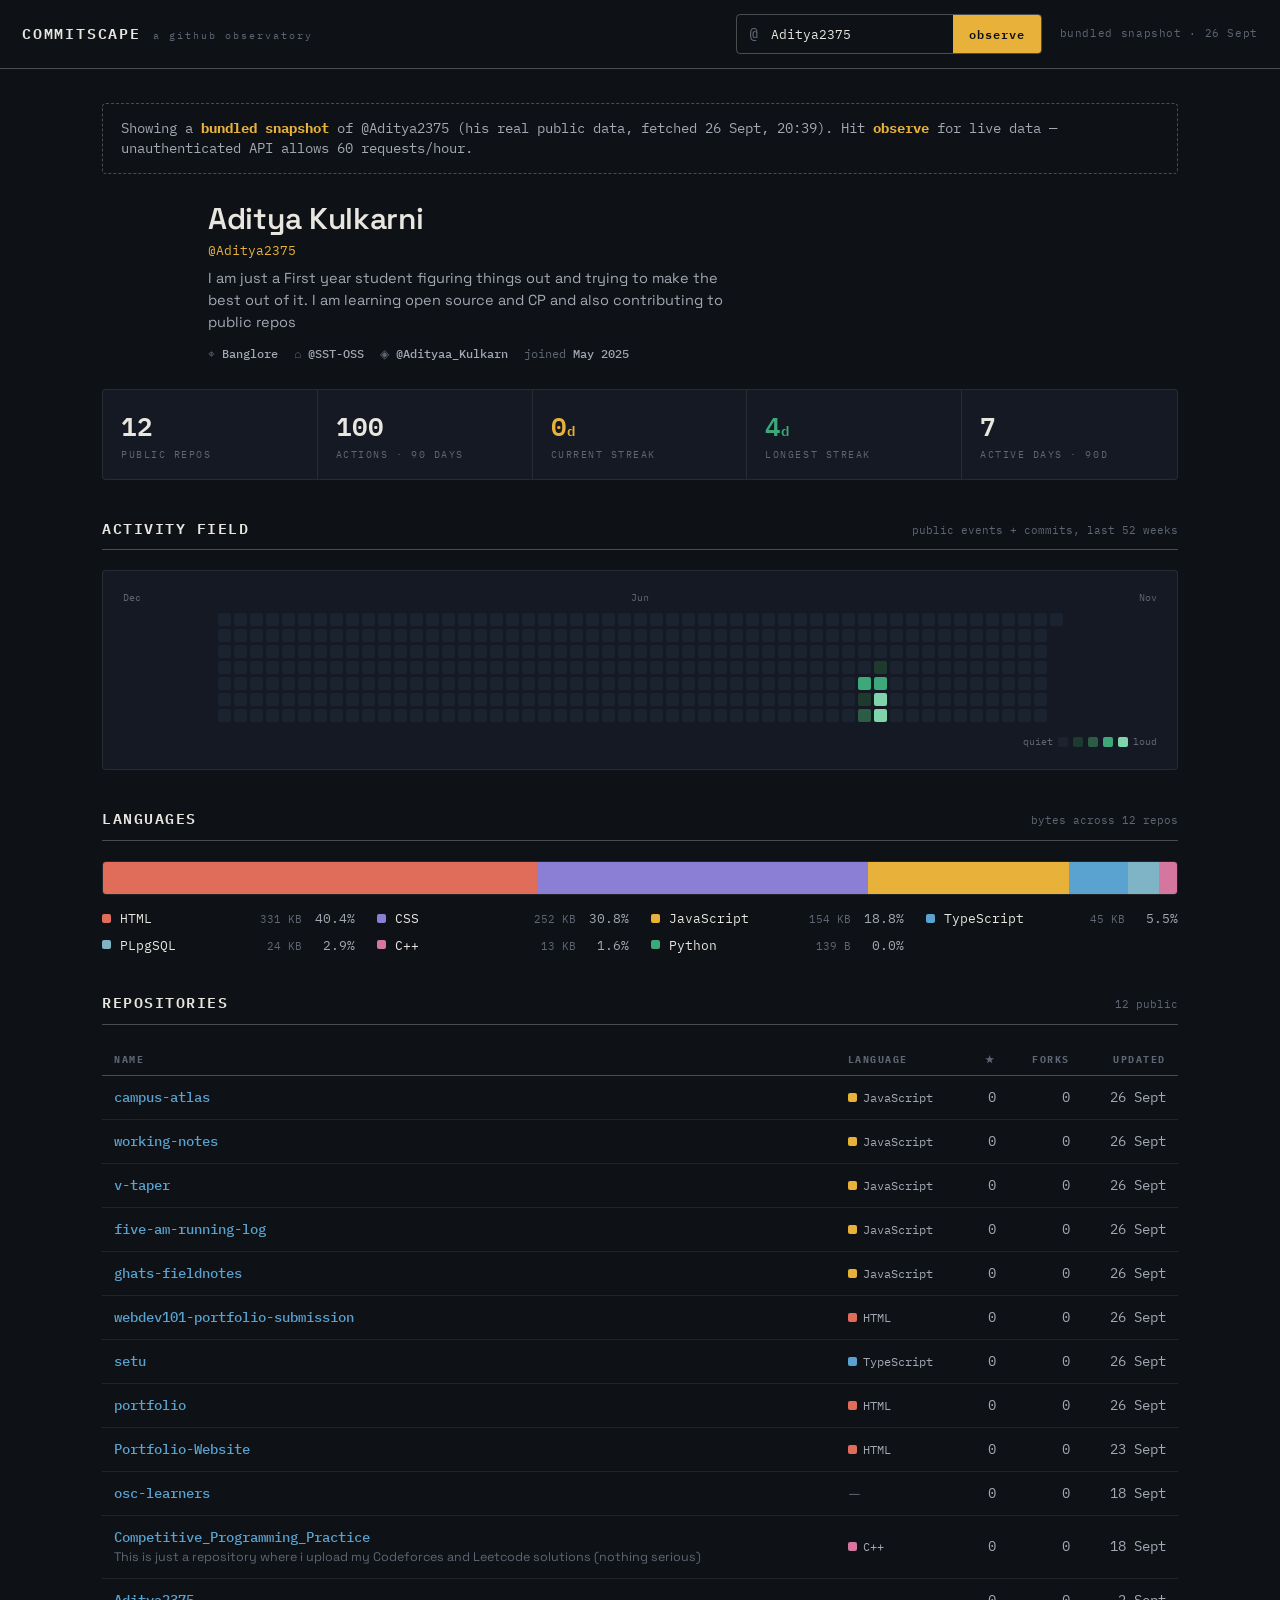
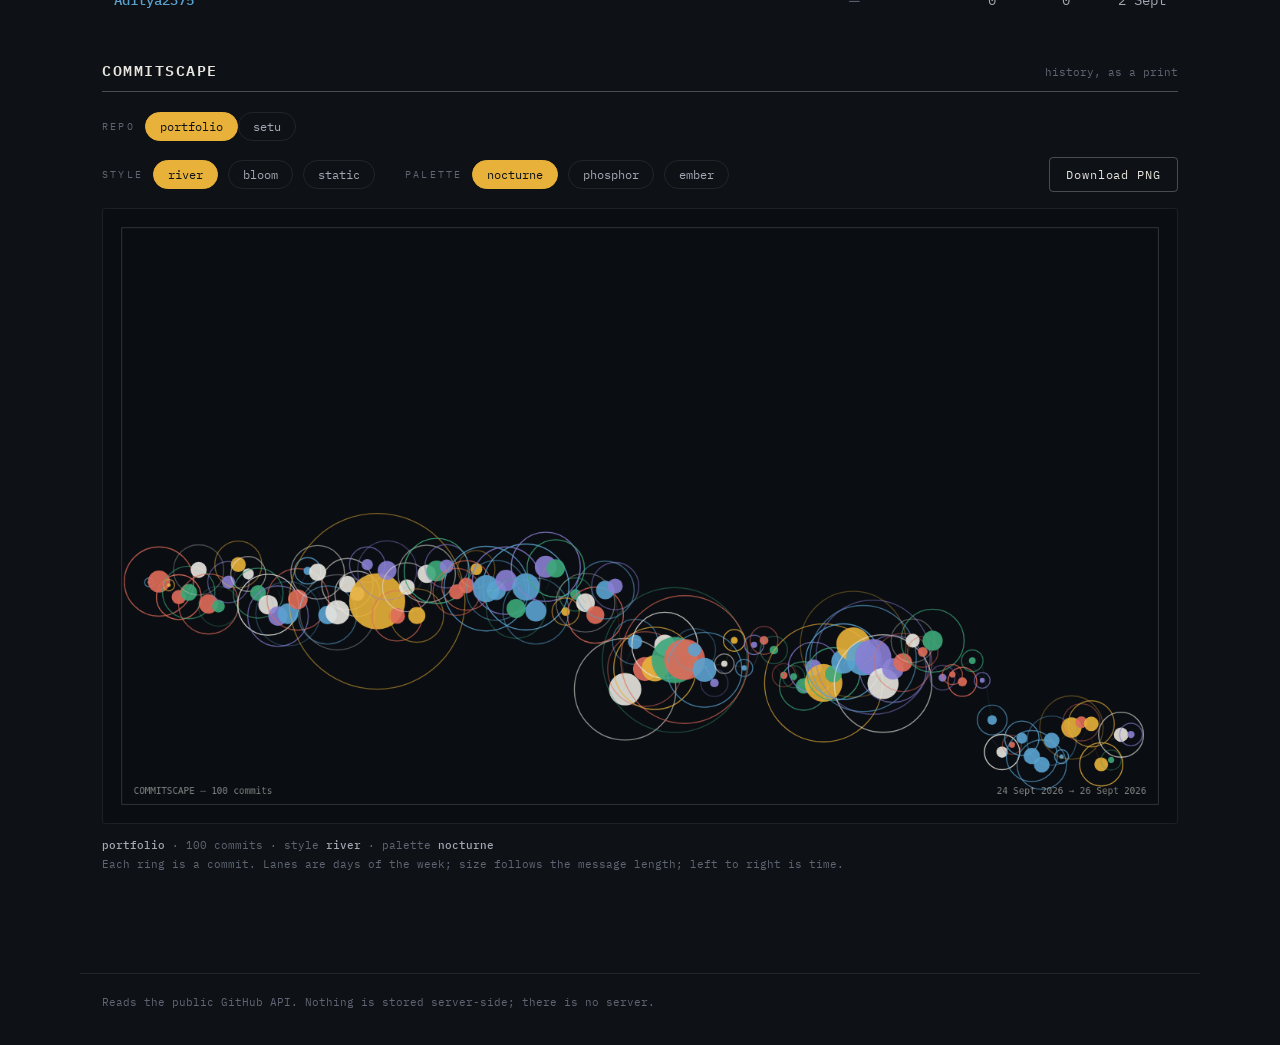
==== index.html @ d45a8955 "COMMITSCAPE v1: GitHub observatory with activity field, languages, streaks, commit-as-art prints" ====
<!DOCTYPE html>
<html lang="en">
<head>
<meta charset="UTF-8">
<meta name="viewport" content="width=device-width, initial-scale=1.0">
<title>Commitscape — a GitHub observatory</title>
<meta name="description" content="Point it at any GitHub handle. Languages, activity, streaks — and your commit history rendered as art.">
<link rel="preconnect" href="https://fonts.googleapis.com">
<link rel="preconnect" href="https://fonts.gstatic.com" crossorigin>
<link href="https://fonts.googleapis.com/css2?family=Space+Grotesk:wght@400;500;600;700&family=IBM+Plex+Mono:ital,wght@0,400;0,500;0,600;1,400&display=swap" rel="stylesheet">
<link rel="stylesheet" href="styles.css">
<link rel="icon" href="data:image/svg+xml,<svg xmlns='http://www.w3.org/2000/svg' viewBox='0 0 100 100'><rect x='15' y='15' width='30' height='30' fill='%23e8b23a'/><rect x='55' y='55' width='30' height='30' fill='%233da87a'/></svg>">
</head>
<body>
<header class="topbar">
  <span class="brand">COMMITSCAPE<span class="brand-sub">a github observatory</span></span>
  <form id="user-form" class="user-form">
    <span class="prompt">@</span>
    <input id="user-input" placeholder="any github handle" autocomplete="off" spellcheck="false">
    <button type="submit" class="go-btn">observe</button>
  </form>
  <span class="data-pill" id="data-pill"></span>
</header>
<main id="app"></main>
<footer class="colophon"><p>Reads the public GitHub API. Nothing is stored server-side; there is no server.</p></footer>
<script src="demo-data.js"></script>
<script src="art.js"></script>
<script src="app.js"></script>
</body>
</html>
---- styles.css ----
/* ————————————————————————————————————————
   COMMITSCAPE — dark observatory. Phosphor
   data on deep space ink. Dense, calm, exact.
———————————————————————————————————————— */
:root {
  --bg: #0e1116;
  --bg-2: #141923;
  --bg-3: #1b2230;
  --ink: #e8e6df;
  --ink-2: #a3a8b3;
  --ink-3: #5f6673;
  --line: rgba(232, 230, 223, 0.09);
  --line-strong: rgba(232, 230, 223, 0.28);
  --amber: #e8b23a;
  --mint: #3da87a;
  --coral: #e06c5a;
  --violet: #8a7fd4;
  --sky: #5aa3d0;
  --sans: "Space Grotesk", sans-serif;
  --mono: "IBM Plex Mono", monospace;
  --ease: cubic-bezier(0.22, 1, 0.36, 1);
  --radius: 4px;
}
* { margin: 0; padding: 0; box-sizing: border-box; }
body { background: var(--bg); color: var(--ink); font-family: var(--sans); font-size: 15.5px; line-height: 1.5; -webkit-font-smoothing: antialiased; }
::selection { background: var(--amber); color: var(--bg); }

.topbar {
  display: flex; align-items: center; gap: 18px; flex-wrap: wrap;
  padding: 14px 22px; border-bottom: 1px solid var(--line-strong);
  position: sticky; top: 0; z-index: 40; background: var(--bg);
}
.brand { font-family: var(--mono); font-weight: 600; letter-spacing: 0.12em; font-size: 15px; display: flex; align-items: baseline; gap: 12px; }
.brand-sub { font-size: 10px; color: var(--ink-3); letter-spacing: 0.2em; font-weight: 400; }
.user-form { display: flex; align-items: center; gap: 0; margin-left: auto; border: 1px solid var(--line-strong); border-radius: var(--radius); overflow: hidden; }
.prompt { font-family: var(--mono); color: var(--ink-3); padding: 0 4px 0 12px; }
#user-input {
  background: transparent; border: none; color: var(--ink);
  font-family: var(--mono); font-size: 13px; padding: 9px 8px; width: 190px;
}
#user-input:focus { outline: none; }
#user-input::placeholder { color: var(--ink-3); }
.go-btn {
  appearance: none; border: none; cursor: pointer;
  background: var(--amber); color: var(--bg);
  font-family: var(--mono); font-size: 12px; font-weight: 600; letter-spacing: 0.08em;
  padding: 9px 16px; transition: background 150ms;
}
.go-btn:hover { background: #f0c35a; }
.data-pill { font-family: var(--mono); font-size: 10.5px; color: var(--ink-3); letter-spacing: 0.06em; }
.data-pill.live { color: var(--mint); }

#app { max-width: 1120px; margin: 0 auto; padding: 34px 22px 100px; animation: viewin 400ms var(--ease); }
@keyframes viewin { from { opacity: 0; transform: translateY(8px); } }

.kicker { font-family: var(--mono); font-size: 10px; letter-spacing: 0.22em; text-transform: uppercase; color: var(--ink-3); }
.section { margin-top: 38px; }
.section-head { display: flex; align-items: baseline; gap: 14px; border-bottom: 1px solid var(--line-strong); padding-bottom: 9px; margin-bottom: 20px; }
.section-title { font-family: var(--mono); font-size: 15px; font-weight: 600; letter-spacing: 0.1em; }
.section-note { margin-left: auto; font-family: var(--mono); font-size: 11px; color: var(--ink-3); }

/* ————— profile ————— */
.profile { display: flex; gap: 22px; align-items: flex-start; flex-wrap: wrap; }
.avatar { width: 84px; height: 84px; border-radius: var(--radius); border: 1px solid var(--line-strong); }
.profile-main { flex: 1; min-width: 260px; }
.profile-name { font-family: var(--sans); font-size: 30px; font-weight: 600; letter-spacing: -0.01em; }
.profile-handle { font-family: var(--mono); font-size: 13px; color: var(--amber); }
.profile-bio { margin-top: 8px; color: var(--ink-2); max-width: 60ch; font-size: 14.5px; }
.profile-facts { margin-top: 12px; display: flex; gap: 16px; flex-wrap: wrap; font-family: var(--mono); font-size: 12px; color: var(--ink-3); }
.profile-facts b { color: var(--ink-2); font-weight: 500; }

/* ————— stat strip ————— */
.stat-strip { display: grid; grid-template-columns: repeat(5, 1fr); border: 1px solid var(--line); border-radius: var(--radius); background: var(--bg-2); margin-top: 26px; }
.stat-cell { padding: 16px 18px; border-right: 1px solid var(--line); }
.stat-cell:last-child { border-right: none; }
.stat-num { font-family: var(--mono); font-size: 26px; font-weight: 600; color: var(--ink); font-variant-numeric: tabular-nums; }
.stat-num.amber { color: var(--amber); } .stat-num.mint { color: var(--mint); }
.stat-lab { font-family: var(--mono); font-size: 9.5px; letter-spacing: 0.16em; text-transform: uppercase; color: var(--ink-3); margin-top: 3px; }
@media (max-width: 820px) { .stat-strip { grid-template-columns: repeat(2, 1fr); } .stat-cell { border-bottom: 1px solid var(--line); } }

/* ————— heatmap ————— */
.heatmap-wrap { border: 1px solid var(--line); border-radius: var(--radius); background: var(--bg-2); padding: 20px; overflow-x: auto; }
.heatmap { display: grid; grid-auto-flow: column; grid-template-rows: repeat(7, 1fr); gap: 3px; width: max-content; margin: 0 auto; }
.hm-cell { width: 13px; height: 13px; border-radius: 2px; background: var(--bg-3); transition: transform 100ms; }
.hm-cell:hover { transform: scale(1.35); }
.hm-cell.l1 { background: #1e3a2e; } .hm-cell.l2 { background: #2c5c46; }
.hm-cell.l3 { background: var(--mint); } .hm-cell.l4 { background: #7fd4ab; }
.hm-legend { display: flex; gap: 5px; align-items: center; justify-content: flex-end; margin-top: 12px; font-family: var(--mono); font-size: 10px; color: var(--ink-3); }
.hm-legend .hm-cell { width: 10px; height: 10px; }
.hm-months { display: flex; justify-content: space-between; font-family: var(--mono); font-size: 9.5px; color: var(--ink-3); margin-bottom: 8px; min-width: 640px; }

/* ————— languages ————— */
.lang-bar { display: flex; height: 34px; border-radius: var(--radius); overflow: hidden; border: 1px solid var(--line); }
.lang-seg { transition: flex 300ms var(--ease), opacity 150ms; position: relative; }
.lang-seg:hover { opacity: 0.8; }
.lang-rows { margin-top: 14px; display: grid; grid-template-columns: repeat(auto-fill, minmax(220px, 1fr)); gap: 8px 22px; }
.lang-row { display: flex; align-items: baseline; gap: 9px; font-family: var(--mono); font-size: 12.5px; }
.lang-dot { width: 9px; height: 9px; border-radius: 2px; flex-shrink: 0; align-self: center; }
.lang-name { color: var(--ink); }
.lang-bytes { margin-left: auto; color: var(--ink-3); font-size: 11px; }
.lang-pct { color: var(--ink-2); min-width: 44px; text-align: right; }

/* ————— repos ————— */
.repo-table { width: 100%; border-collapse: collapse; }
.repo-table th { font-family: var(--mono); font-size: 9.5px; letter-spacing: 0.16em; text-transform: uppercase; color: var(--ink-3); text-align: left; padding: 8px 12px; border-bottom: 1px solid var(--line-strong); }
.repo-table td { padding: 11px 12px; border-bottom: 1px solid var(--line); font-size: 14px; }
.repo-table tr:last-child td { border-bottom: none; }
.repo-table tr { transition: background 120ms; }
.repo-table tbody tr:hover { background: var(--bg-2); }
.repo-name { font-family: var(--mono); font-weight: 500; color: var(--sky); text-decoration: none; }
.repo-name:hover { text-decoration: underline; }
.repo-desc { color: var(--ink-3); font-size: 12.5px; }
.repo-lang { font-family: var(--mono); font-size: 11.5px; color: var(--ink-2); display: flex; align-items: center; gap: 6px; }
.num { font-family: var(--mono); font-size: 12.5px; text-align: right; color: var(--ink-2); }
th.num { text-align: right; }
.spark { display: inline-flex; gap: 1.5px; align-items: flex-end; height: 20px; }
.spark i { width: 3.5px; background: var(--ink-3); border-radius: 1px; display: block; }

/* ————— art ————— */
.art-stage { border: 1px solid var(--line); border-radius: var(--radius); background: #0a0d12; overflow: hidden; position: relative; }
.art-stage canvas { display: block; width: 100%; height: auto; cursor: crosshair; }
.art-controls { display: flex; gap: 10px; align-items: center; flex-wrap: wrap; margin: 16px 0; }
.chip {
  appearance: none; cursor: pointer;
  font-family: var(--mono); font-size: 11.5px;
  border: 1px solid var(--line); border-radius: 20px;
  background: transparent; color: var(--ink-2); padding: 6px 14px;
  transition: all 140ms var(--ease);
}
.chip:hover { border-color: var(--line-strong); color: var(--ink); }
.chip.on { background: var(--amber); color: var(--bg); border-color: var(--amber); }
.btn {
  appearance: none; cursor: pointer;
  font-family: var(--mono); font-size: 11.5px; letter-spacing: 0.08em;
  background: var(--ink); color: var(--bg);
  border: 1px solid var(--ink); border-radius: var(--radius); padding: 9px 16px;
  transition: all 150ms;
}
.btn:hover { background: var(--amber); border-color: var(--amber); }
.btn.ghost { background: transparent; color: var(--ink); border-color: var(--line-strong); }
.btn.ghost:hover { background: var(--bg-3); color: var(--ink); border-color: var(--ink-3); }
.art-caption { font-family: var(--mono); font-size: 11px; color: var(--ink-3); margin-top: 12px; line-height: 1.7; }
.art-caption b { color: var(--ink-2); font-weight: 500; }

/* ————— loading / errors ————— */
.loading { font-family: var(--mono); color: var(--ink-3); padding: 60px 0; text-align: center; }
.loading::after { content: "…"; animation: dots 1.2s steps(4) infinite; }
@keyframes dots { 0% { content: ""; } 33% { content: "."; } 66% { content: ".."; } 100% { content: "..."; } }
.notice { border: 1px dashed var(--line-strong); border-radius: var(--radius); padding: 14px 18px; color: var(--ink-2); font-size: 13.5px; margin-bottom: 22px; font-family: var(--mono); }
.notice b { color: var(--amber); }

.colophon { border-top: 1px solid var(--line); max-width: 1120px; margin: 0 auto; padding: 20px 22px 34px; }
.colophon p { font-family: var(--mono); font-size: 11px; color: var(--ink-3); }

.toast { position: fixed; bottom: 22px; left: 50%; transform: translateX(-50%); background: var(--ink); color: var(--bg); font-family: var(--mono); font-size: 12px; padding: 9px 16px; border-radius: var(--radius); opacity: 0; transition: opacity 200ms; z-index: 100; pointer-events: none; }
.toast.show { opacity: 1; }

@media (max-width: 640px) {
  #app { padding: 22px 14px 80px; }
  .profile-name { font-size: 24px; }
  #user-input { width: 120px; }
  .data-pill { display: none; }
}
@media (prefers-reduced-motion: reduce) { *, *::before, *::after { animation-duration: 0.01ms !important; transition-duration: 0.01ms !important; } }
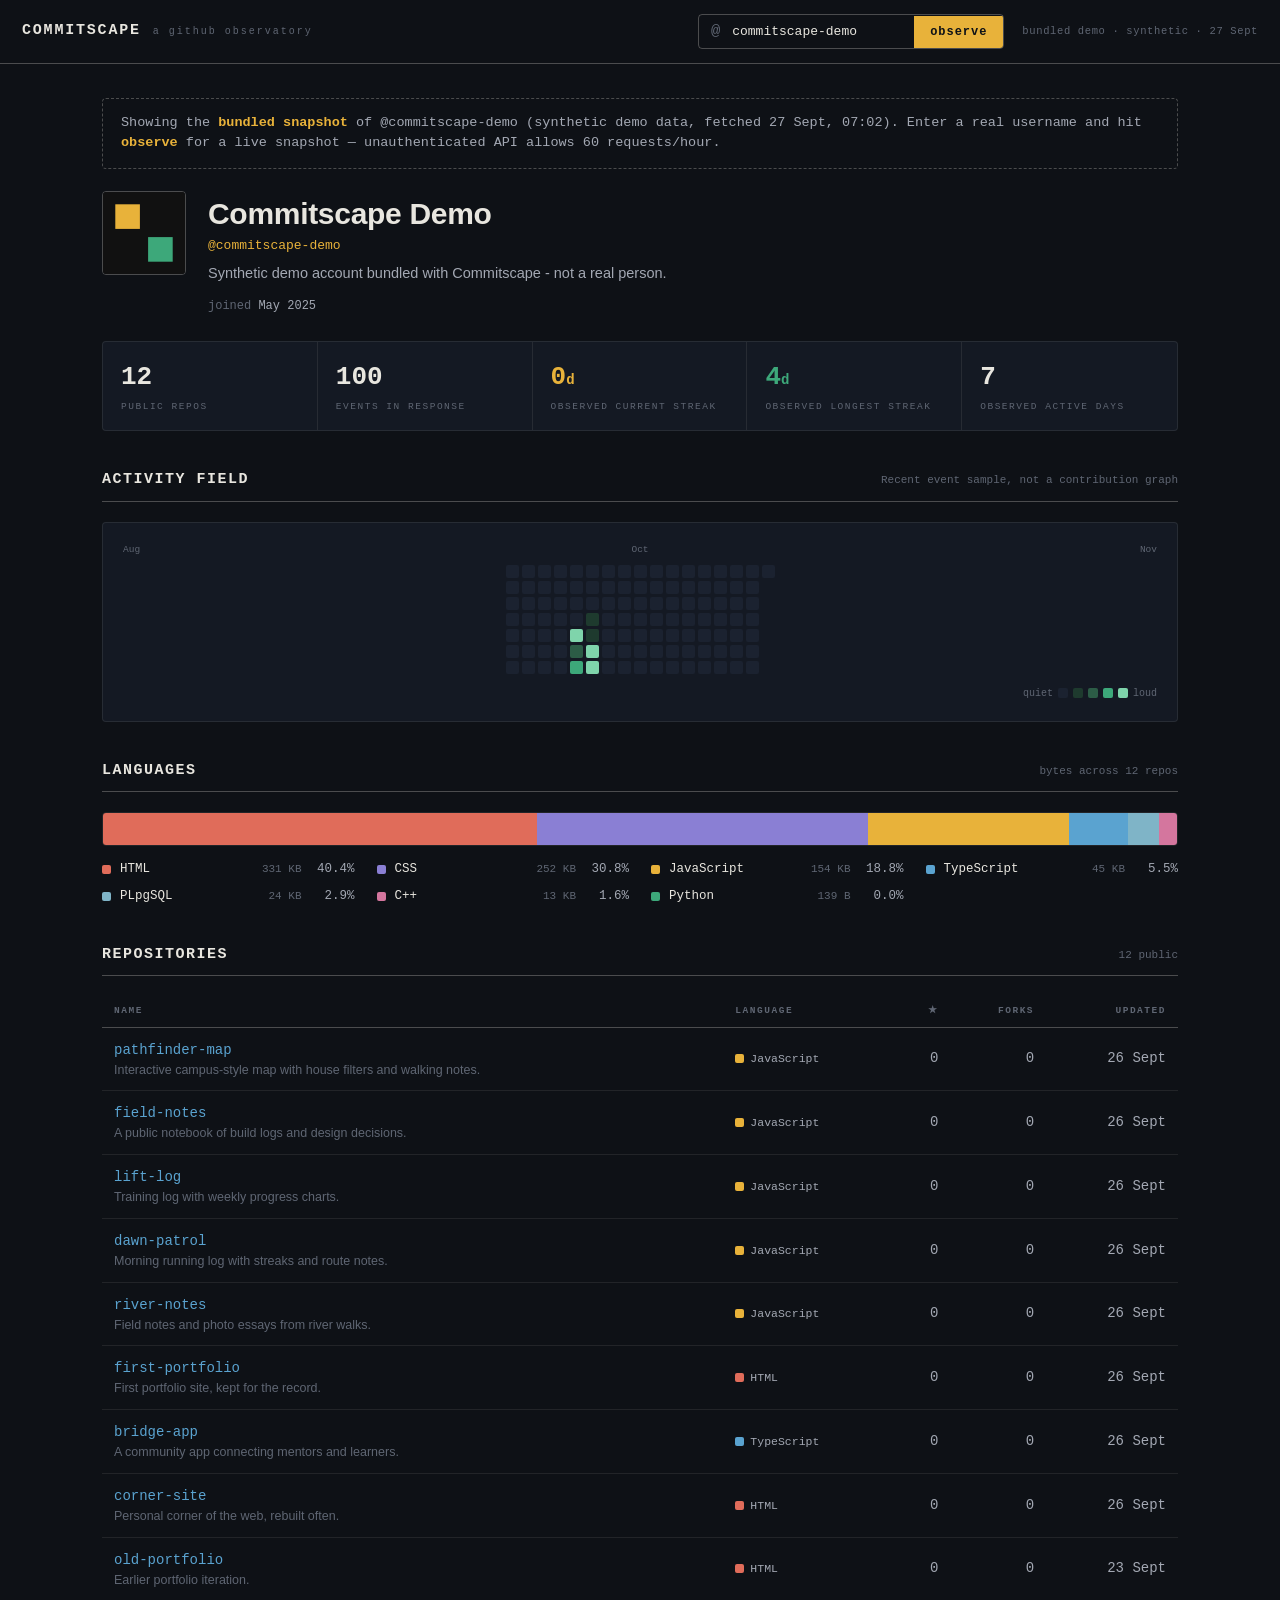
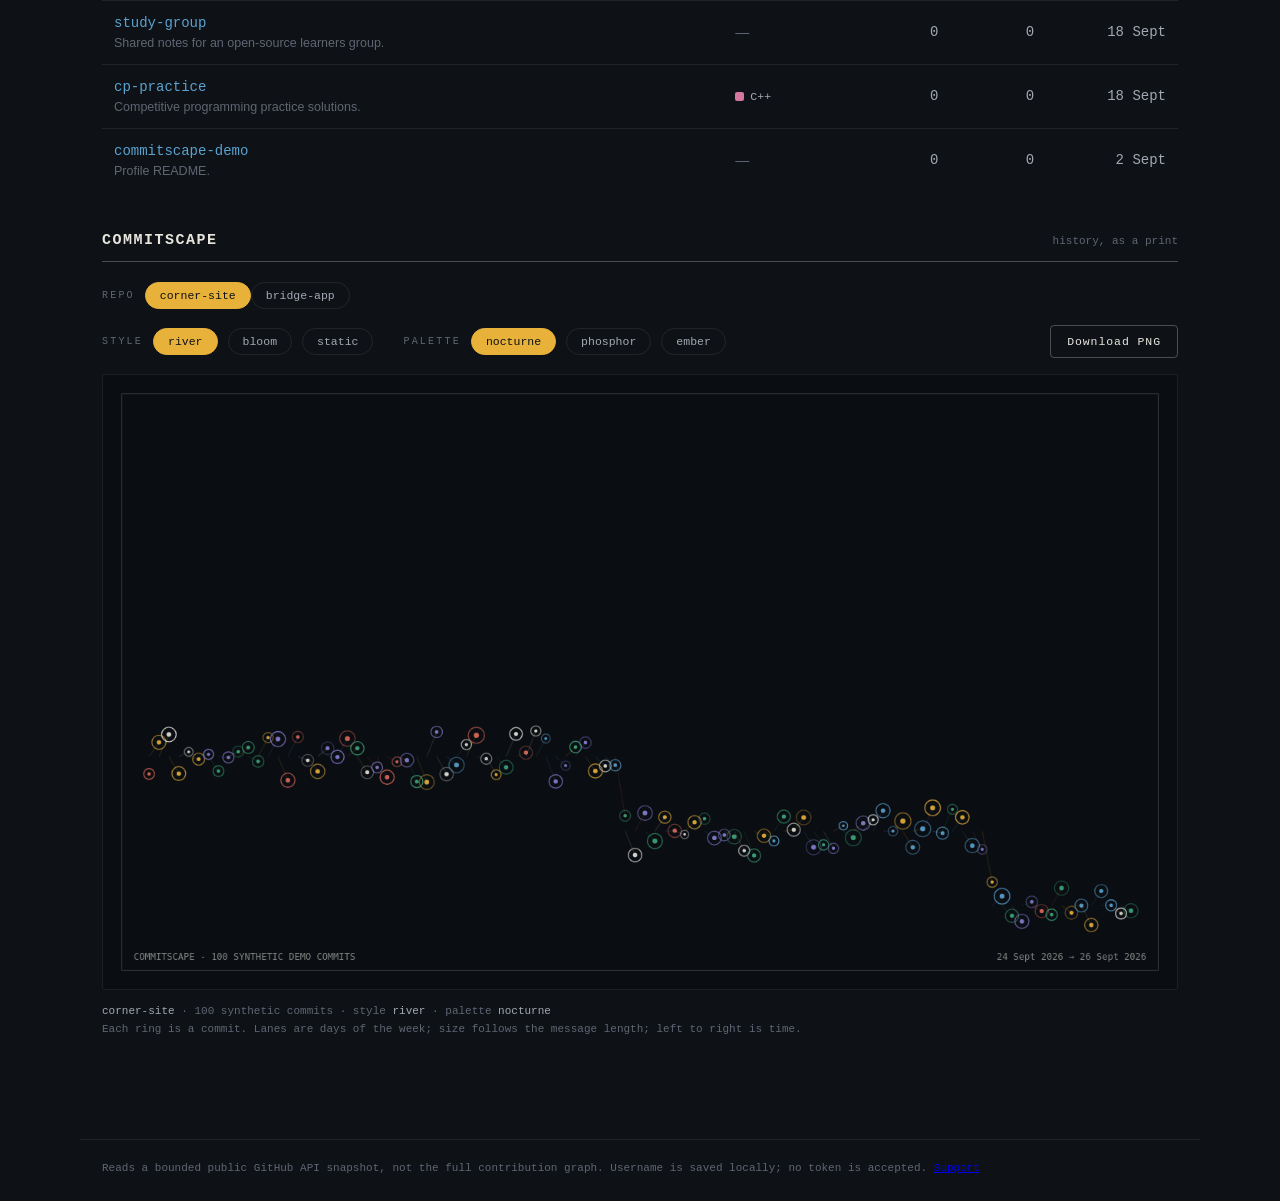
==== commit 02d5e056: "Add scoped metadata and token-free privacy policy" ====
--- a/index.html
+++ b/index.html
@@ -5,24 +5,24 @@
 <meta name="viewport" content="width=device-width, initial-scale=1.0">
 <title>Commitscape — a GitHub observatory</title>
 <meta name="description" content="Point it at any GitHub handle. Languages, activity, streaks — and your commit history rendered as art.">
-<link rel="preconnect" href="https://fonts.googleapis.com">
-<link rel="preconnect" href="https://fonts.gstatic.com" crossorigin>
-<link href="https://fonts.googleapis.com/css2?family=Space+Grotesk:wght@400;500;600;700&family=IBM+Plex+Mono:ital,wght@0,400;0,500;0,600;1,400&display=swap" rel="stylesheet">
+
+
+<link rel="stylesheet" href="fonts.css">
 <link rel="stylesheet" href="styles.css">
 <link rel="icon" href="data:image/svg+xml,<svg xmlns='http://www.w3.org/2000/svg' viewBox='0 0 100 100'><rect x='15' y='15' width='30' height='30' fill='%23e8b23a'/><rect x='55' y='55' width='30' height='30' fill='%233da87a'/></svg>">
-</head>
+<link rel="canonical" href="https://aditya2375.github.io/commitscape/"><meta property="og:title" content="Commitscape - GitHub observatory"><meta property="og:description" content="A bounded public activity snapshot and commit-inspired prints. Synthetic demo available."><meta property="og:type" content="website"><meta property="og:url" content="https://aditya2375.github.io/commitscape/"><meta name="referrer" content="no-referrer"><meta http-equiv="Content-Security-Policy" content="default-src 'self'; font-src 'self' data:; img-src 'self' data: https://avatars.githubusercontent.com; connect-src https://api.github.com; script-src 'self'; style-src 'self' 'unsafe-inline'; base-uri 'none'; object-src 'none'; form-action 'none'"></head>
 <body>
 <header class="topbar">
   <span class="brand">COMMITSCAPE<span class="brand-sub">a github observatory</span></span>
   <form id="user-form" class="user-form">
     <span class="prompt">@</span>
-    <input id="user-input" placeholder="any github handle" autocomplete="off" spellcheck="false">
+    <input aria-label="Public GitHub username" maxlength="39" id="user-input" placeholder="any github handle" autocomplete="off" spellcheck="false">
     <button type="submit" class="go-btn">observe</button>
   </form>
   <span class="data-pill" id="data-pill"></span>
 </header>
 <main id="app"></main>
-<footer class="colophon"><p>Reads the public GitHub API. Nothing is stored server-side; there is no server.</p></footer>
+<footer class="colophon"><p>Reads a bounded public GitHub API snapshot, not the full contribution graph. Username is saved locally; no token is accepted. <a href="mailto:adityakulkarnicoding@gmail.com">Support</a></p></footer>
 <script src="demo-data.js"></script>
 <script src="art.js"></script>
 <script src="app.js"></script>
--- a/styles.css
+++ b/styles.css
@@ -162,3 +162,6 @@
   .data-pill { display: none; }
 }
 @media (prefers-reduced-motion: reduce) { *, *::before, *::after { animation-duration: 0.01ms !important; transition-duration: 0.01ms !important; } }
+
+/* mobile: let wide tables scroll inside their panel */
+.table-wrap { overflow-x: auto; }
